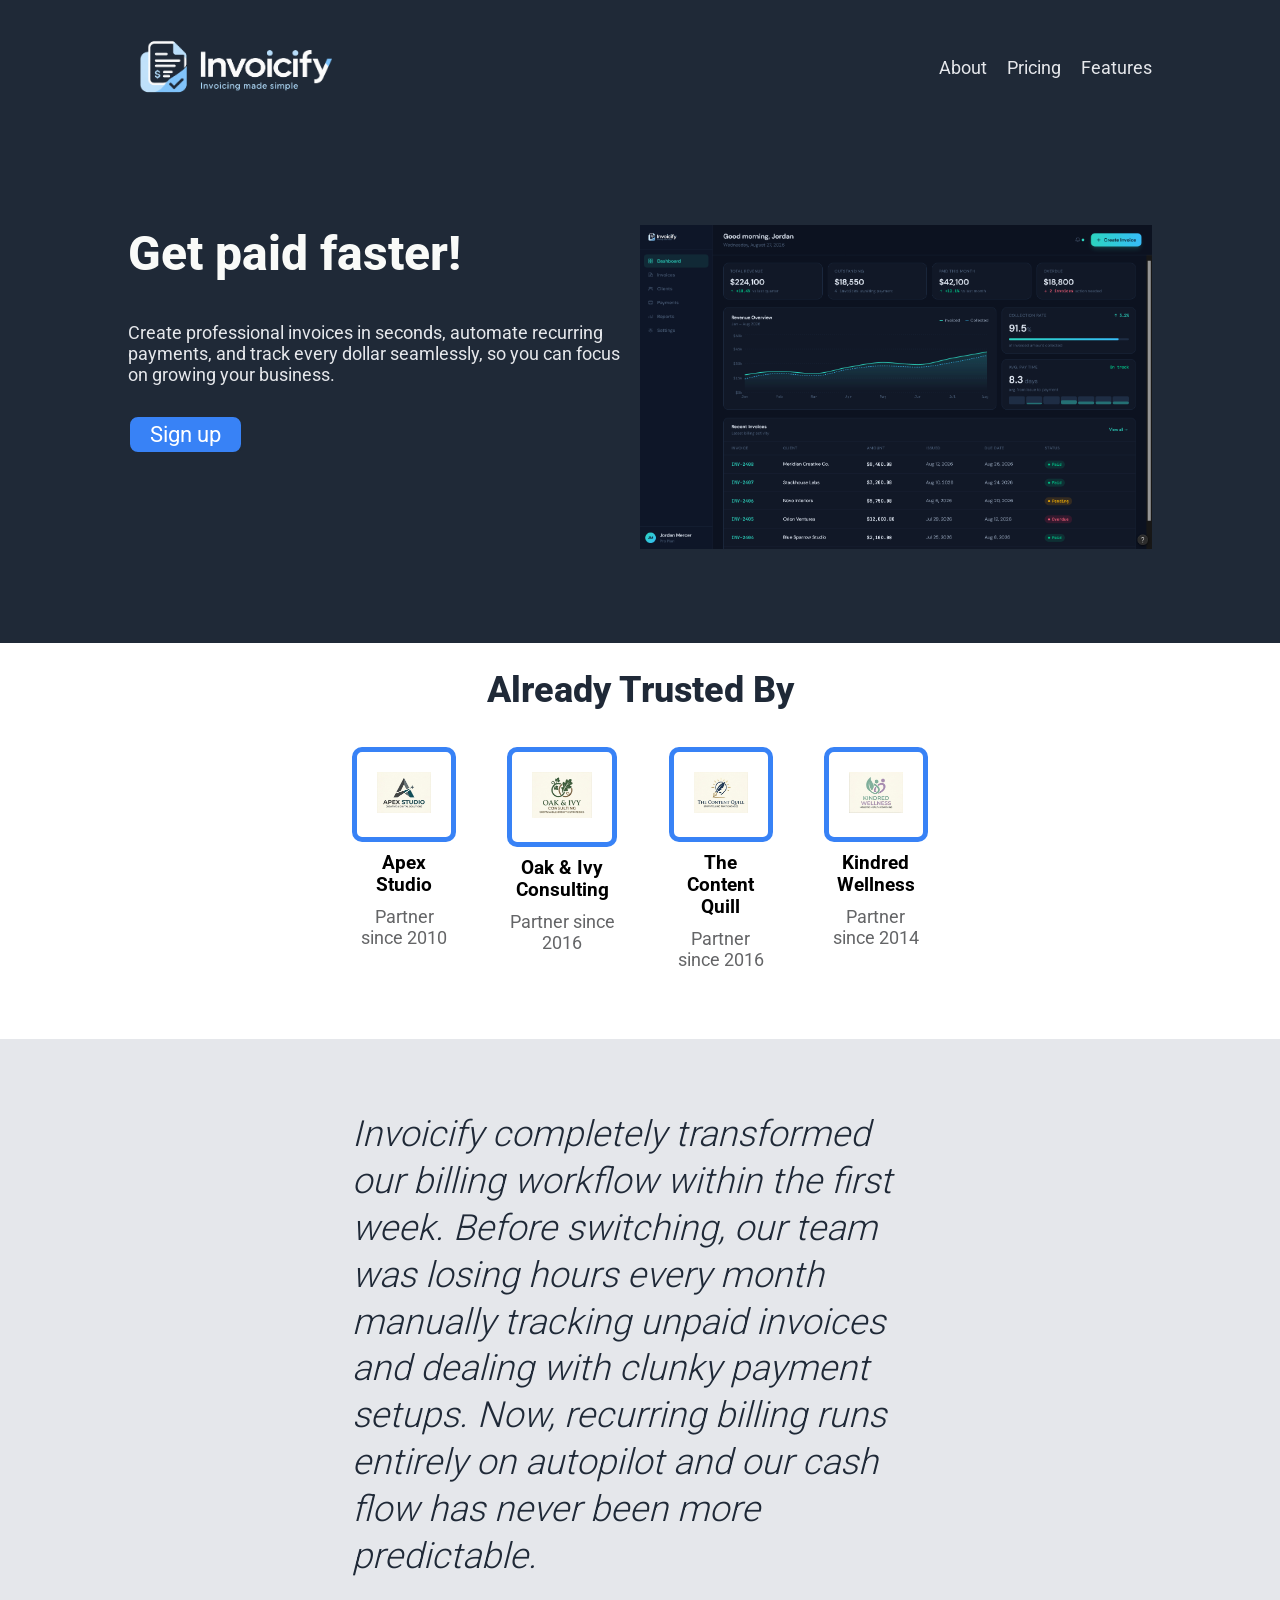
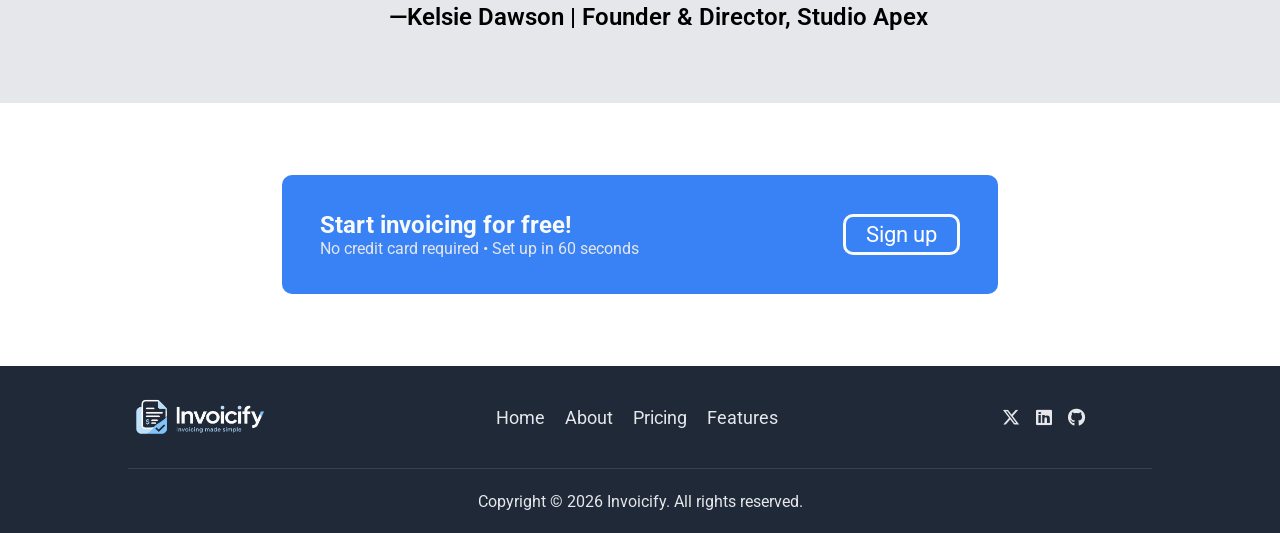
==== index.html @ f027dbb3 "Added homepage content" ====
<!DOCTYPE html>
<html lang="en">

<head>
    <meta charset="UTF-8">
    <meta name="viewport" content="width=device-width, initial-scale=1.0">
    <title>Invoicify</title>
    <link rel="stylesheet" href="public/css/styles.css">
    <link rel="stylesheet" href="https://cdnjs.cloudflare.com/ajax/libs/font-awesome/6.5.2/css/all.min.css"
        crossorigin="anonymous" referrerpolicy="no-referrer">
</head>

<body>
    <header class="hero-background">
        <div class="header-container">
            <h1 class="logo">
                <a href="index.html">
                    <img src="public/images/logo.png" alt="Company Logo" class="logo-img">
                </a>
            </h1>
            <input class="side-menu" type="checkbox" id="side-menu" />
            <label class="hamb" for="side-menu">
                <i class="fa-solid fa-bars bars"></i>
                <i class="fa-solid fa-x close"></i>
            </label>
            <nav class="main-nav" aria-label="Navigation Bar">
                <ul class="menu">
                    <li><a href="about.html" class="header-link secondary-text">About</a></li>
                    <li><a href="pricing.html" class="header-link secondary-text">Pricing</a></li>
                    <li><a href="features.html" class="header-link secondary-text">Features</a></li>
                </ul>
            </nav>
        </div>
    </header>
    <main>
        <section class="hero-container hero-background">
            <div class="hero">
                <section class="hero-heading">
                    <h2 class="hero-main-text">
                        Get paid faster!
                    </h2>
                    <p class="hero-secondary secondary-text">
                        Create professional invoices in seconds, automate recurring payments,
                        and track every dollar seamlessly, so you can focus on growing your business.
                    </p>
                    <button class="cta-button">
                        Sign up
                    </button>
                </section>
                <aside class="hero-image">
                    <picture>
                        <source srcset="public/images/placeholder.png" media="(width >= 1200)">
                        <source srcset="public/images/placeholder.png" media="(width >= 768)">
                        <img src="public/images/invoicify_dashboard.png">
                    </picture>
                </aside>
            </div>
        </section>
        <section class="info">
            <h2 class="info-header">
                Already Trusted By
            </h2>
            <section class="info-cards">
                <div class="info-card-container">
                    <section class="info-card">
                        <picture class="info-card-image">
                            <img src="public/images/company1.jpg" width="120">
                        </picture>
                        <h3 class="info-card-company-name">
                            Apex Studio
                        </h3>
                        <p class="info-card-text">
                            Partner since 2010
                        </p>
                    </section>
                    <section class="info-card">
                        <picture class="info-card-image">
                            <img src="public/images/company2.jpg" width="120">
                        </picture>
                        <h3 class="info-card-company-name">
                            Oak & Ivy Consulting
                        </h3>
                        <p class="info-card-text">
                            Partner since 2016
                        </p>
                    </section>
                    <section class="info-card">
                        <picture class="info-card-image">
                            <img src="public/images/company3.jpg" width="120">
                        </picture>
                        <h3 class="info-card-company-name">
                            The Content Quill
                        </h3>
                        <p class="info-card-text">
                            Partner since 2016
                        </p>
                    </section>
                    <section class="info-card">
                        <picture class="info-card-image">
                            <img src="public/images/company4.jpg" width="120">
                        </picture>
                        <h3 class="info-card-company-name">
                            Kindred Wellness
                        </h3>
                        <p class="info-card-text">
                            Partner since 2014
                        </p>
                    </section>
                </div>
            </section>
        </section>
        <section class="quote">
            <div class="quote-container">
                <blockquote class="quote-text">
                    Invoicify completely transformed our billing workflow within the first week.
                    Before switching, our team was losing hours every month manually tracking unpaid 
                    invoices and dealing with clunky payment setups. 
                    Now, recurring billing runs entirely on autopilot
                    and our cash flow has never been more predictable.
                </blockquote>
                <p class="quote-author">
                    —Kelsie Dawson | Founder & Director, Studio Apex
                </p>
            </div>
        </section>
        <section class="cta">
            <section class="cta-field">
                <div class="cta-text">
                    <h2 class="cta-header">
                        Start invoicing for free!
                    </h2>
                    <p class="cta-secondary">
                        No credit card required • Set up in 60 seconds
                    </p>
                </div>
                <button class="cta-button cta-button-border">
                    Sign up
                </button>
            </section>
        </section>
    </main>
    <footer class="site-footer">
        <div class="footer-container">
            <div class="footer-top">
                <a href="index.html" class="footer-brand-link">
                    <img src="public/images/logo.png" alt="Invoicify Logo" class="footer-logo">
                </a>

                <nav class="footer-links" aria-label="Footer Navigation">
                    <a href="index.html" class="footer-link">Home</a>
                    <a href="about.html" class="footer-link">About</a>
                    <a href="pricing.html" class="footer-link">Pricing</a>
                    <a href="features.html" class="footer-link">Features</a>
                </nav>

                <div class="footer-socials">
                    <a href="#" aria-label="Twitter"><i class="fa-brands fa-x-twitter"></i></a>
                    <a href="#" aria-label="LinkedIn"><i class="fa-brands fa-linkedin"></i></a>
                    <a href="#" aria-label="GitHub"><i class="fa-brands fa-github"></i></a>
                </div>
            </div>

            <section class="copyright">
                <p class="copyright-text">
                    Copyright &copy; 2026 Invoicify. All rights reserved.
                </p>
            </section>
        </div>
    </footer>
</body>

</html>
---- public/css/styles.css ----
@font-face {
    font-family: 'Roboto';
    src: url("../fonts/Roboto-VariableFont_wdth_wght.ttf") format("truetype");
    font-weight: 125 950;
    font-style: normal;
}

* {
    font-family: 'Roboto', sans-serif;
}

body {
    margin: 0;
}

header {
    display: flex;
    justify-content: center;
    padding-top: 10px;
    padding-bottom: 10px;
}

.header-container {
    width: 80vw;
    display: flex;
    justify-content: space-between;
    align-items: center;
}

.logo {
    display: flex;
    align-items: center;
}

.logo-img {
    height: 72px;
    width: auto;
    display: block;
}

.header-link {
    text-decoration: none;
}

.secondary-text {
    font-size: 18px;
    color: #E5E7EB;
}

ul.menu {
    display: flex;
    gap: 20px;
    list-style: none;
    margin: 0;
    padding: 0;
}

.hamb {
    cursor: pointer;
    margin-left: auto;
    display: none;
    font-size: 15px;
    color: #E5E7EB;
}

.side-menu {
    display: none;
}

.main-nav {
    display: flex;
    gap: 20px;
}

.hero-background {
    background: #1F2937;
}

.hero {
    width: 80vw;
    padding-top: 10vh;
    padding-bottom: 10vh;
    display: flex;
    justify-content: space-between;
}

.hero-secondary {
    margin-bottom: 30px;
}

.hero>* {
    flex: 1;
}

.hero-main-text {
    font-size: 48px;
    font-weight: 800;
    color: #F9FAF8;
    margin-top: 0;
}

.hero-container {
    display: flex;
    justify-content: center;
}

.hero-image {
    display: flex;
    justify-content: flex-end;
}

img {
    max-width: 100%;
}

.cta-button {
    color: white;
    background-color: #3882F6;
    /* width: 150px; */
    padding: 5px 20px 5px 20px;
    border: 2px solid #1F2937;
    border-radius: 10px;
    font-size: 22px;
}

.cta-button:hover {
    background-color: #38e3f6;
    transition: background-color 200ms linear;
}

.info {
    margin: 2vw auto 4vw auto;
}

.info-header {
    margin-top: 0;
    margin-bottom: 4vh;
    font-size: 36px;
    font-weight: 800;
    color: #1F2937;
    text-align: center;
}

.info-cards {
    display: flex;
    justify-content: center;
}

.info-card-container {
    flex-basis: 45vw;
    display: flex;
    gap: 4vw;
}

.info-card {
    display: flex;
    flex-direction: column;
    align-items: center;
    flex: 0 1 auto;
}

.info-card-image {
    border: 5px solid #3882F6;
    border-radius: 10px;
    padding: 20px;
}

.info-card-company-name {
    margin: 10px auto 10px auto;
    text-align: center;
}

.info-card-text {
    text-wrap: wrap;
    text-align: center;
    font-size: 18px;
    color: #646567;
    margin-top: 0;
}

.quote {
    background-color: #E5E7EB;
    padding: 8vh 0 8vh 0;
    display: flex;
    justify-content: center;
}

.quote-container {
    width: 45vw;
}

.quote-text {
    font-size: 36px;
    font-weight: 300;
    font-style: italic;
    color: #1F2937;
    line-height: 1.3;
    margin: 0 auto 0 auto;
}

.quote-author {
    text-align: right;
    font-weight: 600;
    font-size: 24px;
    margin-bottom: 0;
}

/* Footer */
.copyright {
    padding: 2.5vh 0 2.5vh 0;
    background-color: #1F2937;
}

.copyright-text {
    margin: 0;
    font-size: 16px;
    color: #E5E7EB;
    text-align: center;
}

.site-footer {
    background-color: #1F2937;
}

.footer-container {
    width: 80vw;
    margin: 0 auto;
}

.footer-top {
    display: flex;
    justify-content: space-between;
    align-items: center;
    padding: 3vh 0 3vh 0;
    border-bottom: 1px solid #374151;
    flex-wrap: wrap;
    gap: 20px;
}

.footer-brand-link {
    display: flex;
    align-items: center;
    text-decoration: none;
}

.footer-logo {
    height: 48px;
    width: auto;
    flex-basis: 150px;
}

.footer-tagline {
    color: #E5E7EB;
    font-size: 14px;
    margin: 0;
}

.footer-links {
    display: flex;
    gap: 20px;
}

.footer-link {
    color: #E5E7EB;
    text-decoration: none;
    font-size: 18px;
}

.footer-link:hover {
    color: #F9FAF8;
}

.footer-socials {
    display: flex;
    gap: 16px;
    flex-basis: 150px;
}

.footer-socials a {
    color: #E5E7EB;
    font-size: 18px;
    text-decoration: none;
}

.footer-socials a:hover {
    color: #3882F6;
}

.card-container {
    display: flex;
    flex-direction: column;
    align-items: center;
    padding: 0 0 10vh 0;
    overflow: visible;
}

.page-header-container {
    display: flex; 
    flex-direction:column;
    margin-top: 7vh;
}

.page-header {
    font-size: 36px;
    font-weight: 800;
    color: #1F2937;
    text-align: center;
    margin-bottom: 10px;
}

.page-subheader {
    text-align: center;
    margin-top: 0;
    margin-bottom: 6vh;
}

.card-list {
    width: 92vw;
    display: flex;
    justify-content: center;
    gap: 4vw;
    flex-wrap: wrap;
    list-style: none;
    padding: 0;
    margin: 0;
}

.card {
    flex: 1 1 250px;
    max-width: 300px;
    display: flex;
    flex-direction: column;
    align-items: center;
    padding: 5vh 2vw 5vh 2vw;
    border: 2px solid #E5E7EB;
    border-radius: 10px;
    text-align: center;
    position: relative;
    transition: transform 250ms ease, box-shadow 250ms ease;
}

.card:hover {
    transform: scale(1.08);
    z-index: 5;
    box-shadow: 0 20px 40px rgba(0, 0, 0, 0.15);
}

.pricing-card-featured {
    border: 2px solid #3882F6;
}

.pricing-card-badge {
    position: absolute;
    top: -14px;
    background-color: #3882F6;
    color: #F9FAF8;
    font-size: 14px;
    font-weight: 600;
    padding: 4px 12px 4px 12px;
    border-radius: 10px;
    margin: 0;
}

.card-name {
    font-size: 24px;
    color: #1F2937;
    margin-bottom: 0;
}

.pricing-card-price {
    font-size: 48px;
    font-weight: 800;
    color: #1F2937;
    margin: 10px 0 20px 0;
}

.pricing-card-period {
    font-size: 18px;
    font-weight: 400;
    color: #646567;
}

.card-features {
    list-style: none;
    padding: 0;
    margin: 0 0 30px 0;
    color: #646567;
    font-size: 18px;
    display: flex;
    flex-direction: column;
    gap: 10px;
}

.pricing-card-button {
    width: 100%;
    box-sizing: border-box;
}


.cta {
    display: flex;
    justify-content: center;
    margin: 8vh auto 8vh auto;
}

.cta-field {
    width: 50vw;
    background-color: #3882F6;
    display: flex;
    justify-content: space-between;
    align-items: center;
    padding: 4vh 3vw 4vh 3vw;
    gap: 10px;
    border-radius: 10px;
}

.cta-header {
    color: #F9FAF8;
    margin: 0;
}

.cta-secondary {
    color: #E5E7EB;
    margin: 0;
}

.cta-button-border {
    border: #F9FAF8 solid 3px;
}

.about-img {
    color: black;
    width: 55%;
    height: auto;
    box-shadow: rgba(0, 0, 0, 0.05) 0px 5px 10px 7px;
    border-radius: 10px;
}

.about-content {
    min-height: 75px;
    width: 100%;
    padding: 10px;
    box-sizing: border-box;
    border-radius: 10px;
    display: flex;
    gap: 2rem;

    justify-content: flex-start;
}

.about-text .heading-text {
    font-size: 25px;
    font-weight: 700;
    color: rgb(51, 51, 51);
    margin-top: 0;
}

.about-text {
    flex: 1;
}

.about-text .subheading-text {
    color: rgb(102, 102, 102);
    font-size: 25px;
    font-weight: 700;
}

.about-text .description {
    font-size: 25px;
    color: rgb(102, 102, 102);

}

@media (width < 768px) {
    .info-card {
        flex-basis: 34%;
    }

    .info-card-container {
        flex-basis: 65vw;
        flex-wrap: wrap;
        justify-content: center;
    }

    .footer-top {
        flex-direction: column;
        text-align: center;
    }

    .footer-links {
        flex-wrap: wrap;
        justify-content: center;
    }

    .header-container {
        position: relative;
        align-items: center;
        padding-inline: 1rem;
    }

    .main-nav {
        box-sizing: border-box;
        display: none;
        width: 100%;
        padding: 1rem;
        position: absolute;
        z-index: 1000;
        background-color: #1F2937;
        left: 0;
        top: 100%;
    }

    .logo,
    .hamb {
        position: relative;
        z-index: 1001;
    }

    .menu {
        flex-direction: column;
        gap: 0.75rem;
    }

    .hamb .close {
        display: none;
    }

    .hamb {
        display: inline;
    }

    .side-menu:checked~.main-nav {
        display: block;
    }

    .side-menu:checked~.hamb .bars {
        display: none;
    }

    .side-menu:checked~.hamb .close {
        display: inline;
    }

    .hero {
        flex-direction: column;
    }

    .hero-heading {
        padding-bottom: 20px;
    }

    .cta-field {
        width: 80%;
        flex-direction: column;
        text-align: center;
        align-items: center;
    }

    .about-content {
        flex-direction: column;
        align-items: center;
    }

    .about-text {
        display: flex;
        flex-direction: column;
        justify-content: center;
        align-items: center;
        text-align: center;
    }

    .about-img {
        width: 90%;
    }

    .pricing-cards {
        flex-direction: column;
        align-items: center;
    }

    .pricing-card {
        width: 65vw;
        max-width: none;
    }
}

@media (width < 500px) {
    .info-card {
        flex-basis: 51%;
    }
}

/* Features page */

.feature-rows {
    width: 70vw;
    margin: 0 auto;
    padding: 8vh 0;
    display: flex;
    flex-direction: column;
    gap: 8vh;
}

.feature-row {
    display: flex;
    align-items: center;
    gap: 6vw;
}

.feature-row-reverse {
    flex-direction: row-reverse;
}

.feature-icon-wrap {
    flex: 0 0 160px;
    height: 160px;
    border-radius: 50%;
    background-color: #E5E7EB;
    display: flex;
    align-items: center;
    justify-content: center;
}

.feature-icon {
    font-size: 56px;
    color: #3882F6;
}

.feature-copy {
    flex: 1;
}

.feature-title {
    font-size: 28px;
    font-weight: 800;
    color: #1F2937;
    margin: 0 0 10px 0;
}

.feature-text {
    font-size: 18px;
    color: #646567;
    line-height: 1.6;
    margin: 0;
}

@media (width < 768px) {
    .feature-rows {
        width: 90vw;
    }

    .feature-row,
    .feature-row-reverse {
        flex-direction: column;
        text-align: center;
        gap: 3vh;
    }

    .feature-icon-wrap {
        flex: 0 0 auto;
        width: 120px;
        height: 120px;
    }

    .feature-icon {
        font-size: 44px;
    }
}
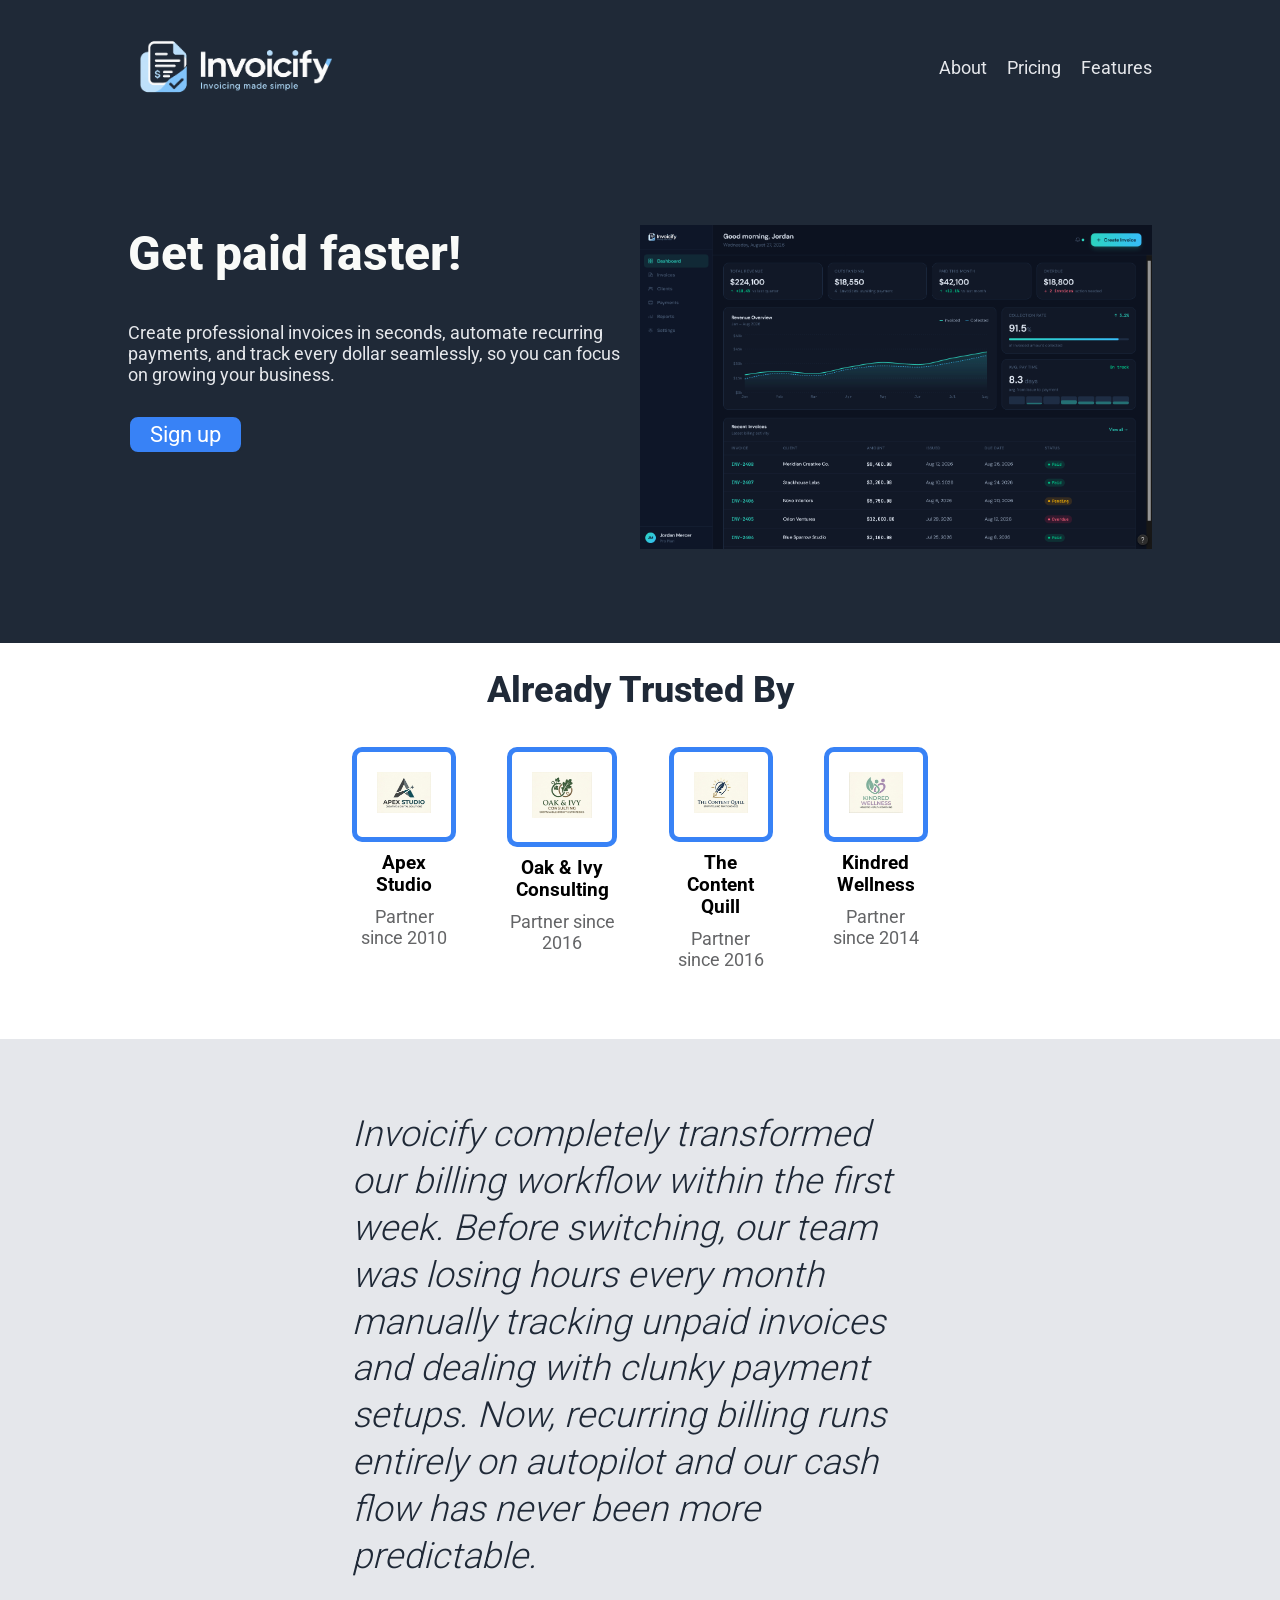
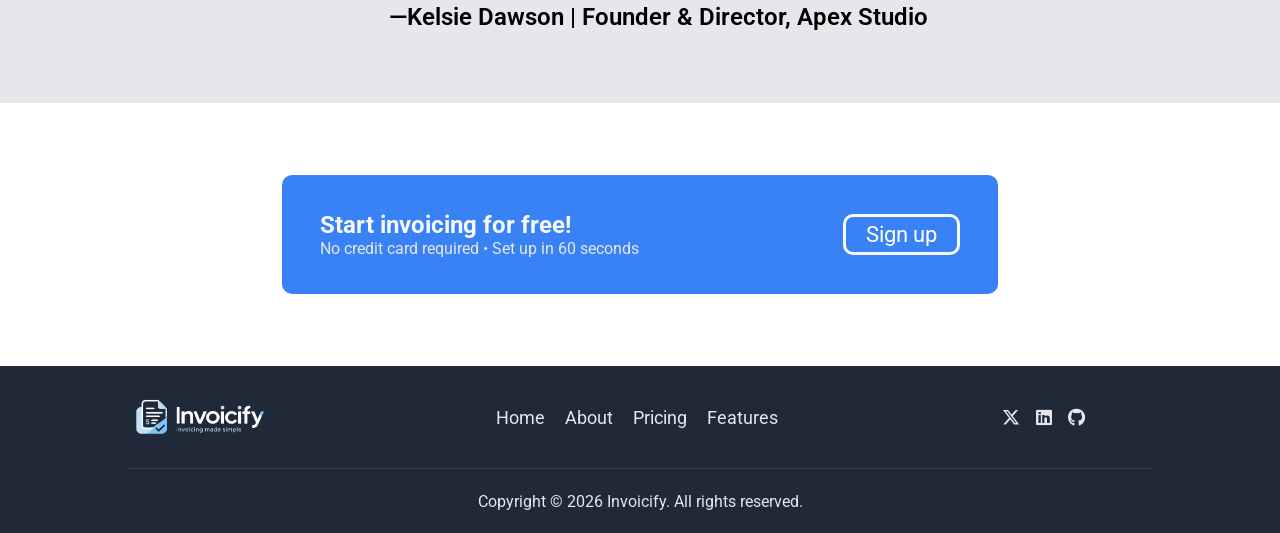
==== commit a8914ff7: "Deleted unused images directory" ====
--- a/index.html
+++ b/index.html
@@ -119,7 +119,7 @@
                     and our cash flow has never been more predictable.
                 </blockquote>
                 <p class="quote-author">
-                    —Kelsie Dawson | Founder & Director, Studio Apex
+                    —Kelsie Dawson | Founder & Director, Apex Studio
                 </p>
             </div>
         </section>
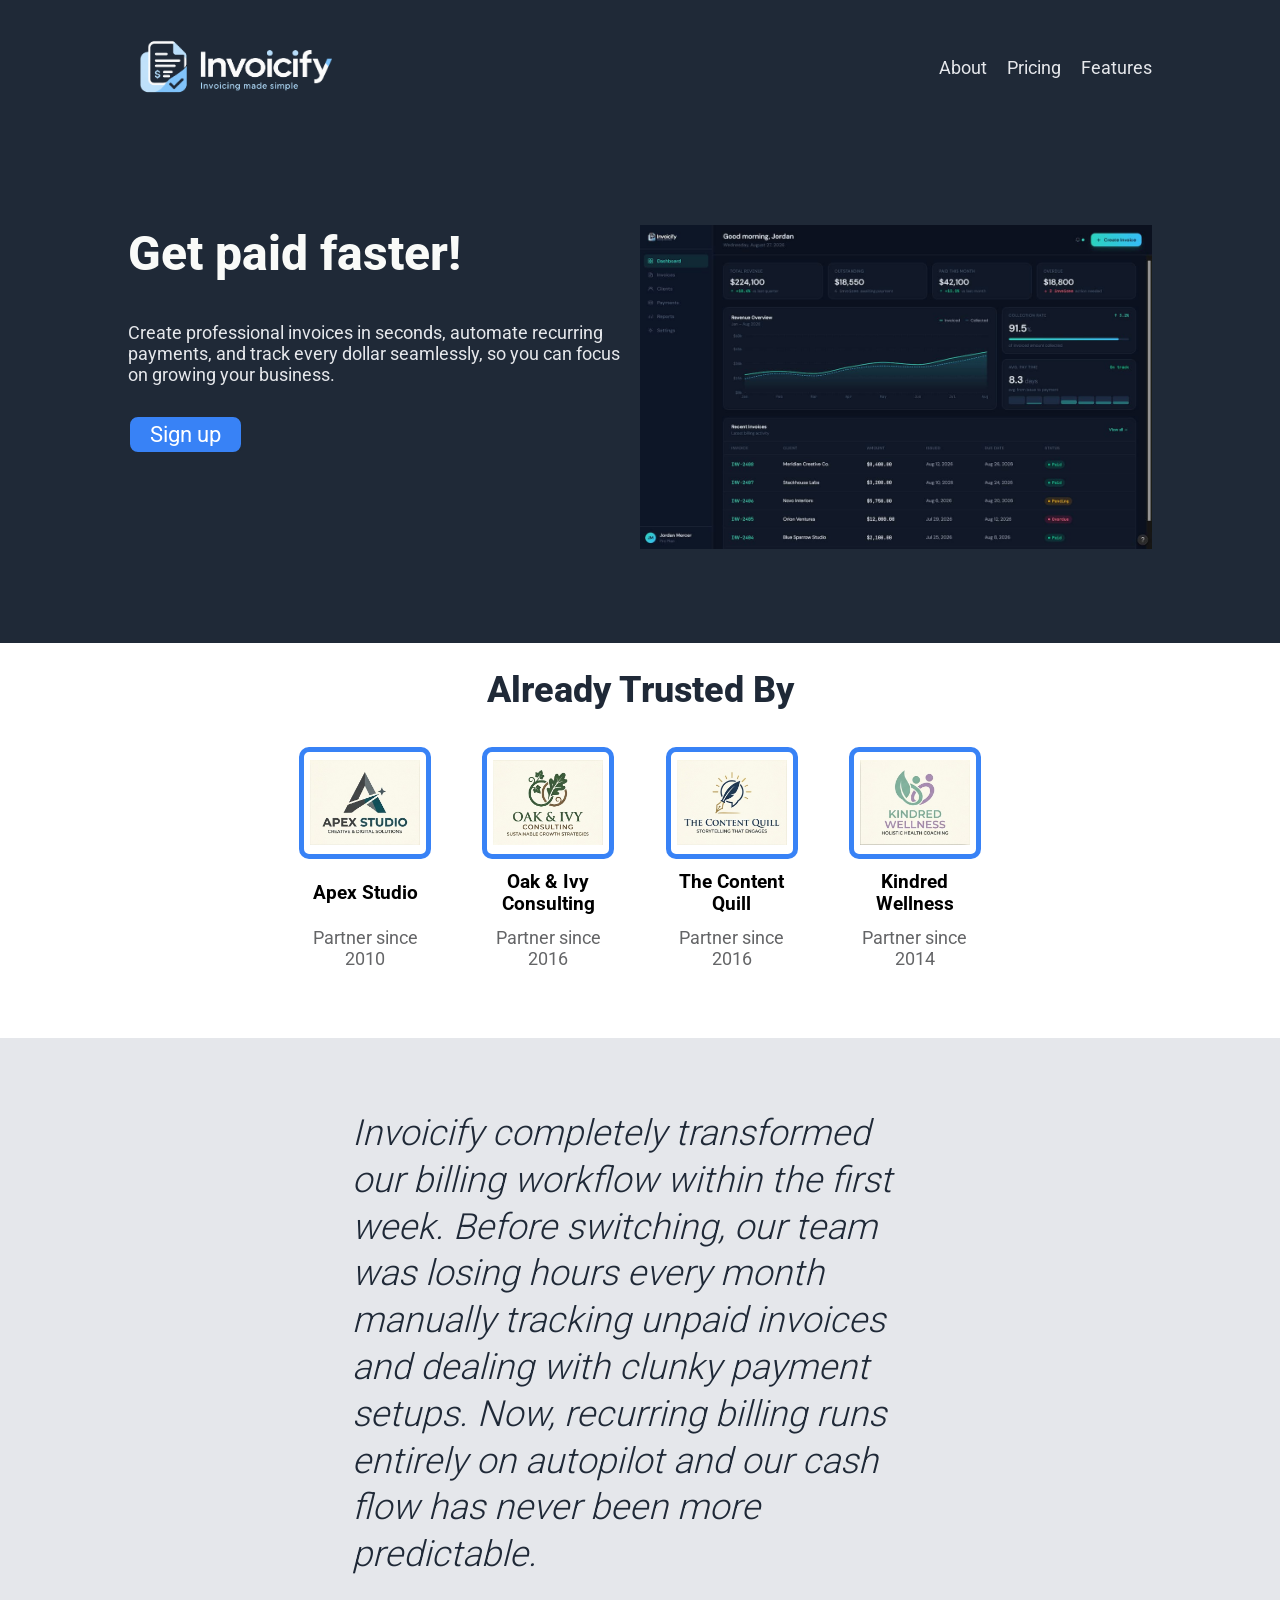
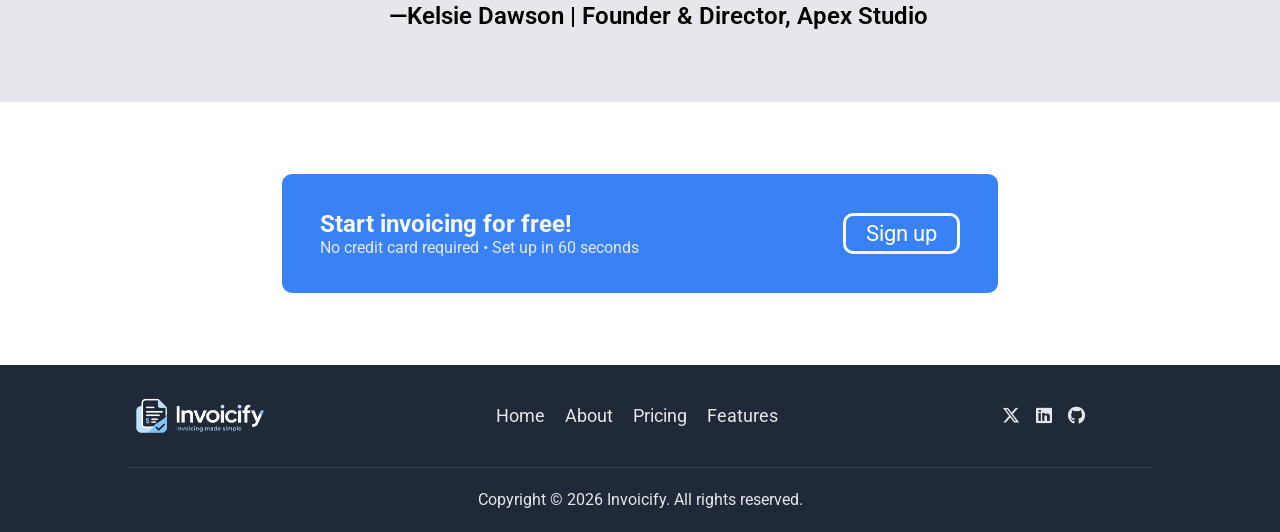
==== commit 82783726: "Responsive image and timeline Edited logos, added timeline, responsive images and removed button" ====
--- a/index.html
+++ b/index.html
@@ -49,9 +49,9 @@
                 </section>
                 <aside class="hero-image">
                     <picture>
-                        <source srcset="public/images/placeholder.png" media="(width >= 1200)">
-                        <source srcset="public/images/placeholder.png" media="(width >= 768)">
-                        <img src="public/images/invoicify_dashboard.png">
+                        <source srcset="public/images/invoicify_dashboard_desktop.jpg" media="(min-width: 1200px)">
+                        <source srcset="public/images/invoicify_dashboard_tablet.jpg" media="(min-width: 768px)">
+                        <img src="public/images/invoicify_dashboard_mobile.jpg" alt="Invoicify dashboard preview">
                     </picture>
                 </aside>
             </div>
--- a/public/css/styles.css
+++ b/public/css/styles.css
@@ -162,12 +162,28 @@
 .info-card-image {
     border: 5px solid #3882F6;
     border-radius: 10px;
-    padding: 20px;
+    padding: 6px;
+    width: 110px;
+    height: 90px;
+    display: flex;
+    align-items: center;
+    justify-content: center;
+    overflow: hidden;
+}
+
+.info-card-image img {
+    width: 100%;
+    height: 100%;
+    object-fit: contain;
 }
 
 .info-card-company-name {
     margin: 10px auto 10px auto;
     text-align: center;
+    min-height: 48px;
+    display: flex;
+    align-items: center;
+    justify-content: center;
 }
 
 .info-card-text {
@@ -471,15 +487,127 @@
 
 }
 
-@media (width < 768px) {
+.timeline {
+    padding: 4vh 0 8vh 0;
+    text-align: center;
+}
+
+.timeline-list {
+    list-style: none;
+    display: flex;
+    justify-content: center;
+    gap: 3vw;
+    width: 80vw;
+    margin: 0 auto;
+    padding: 0;
+}
+
+.timeline-item {
+    flex: 1 1 200px;
+    max-width: 220px;
+    display: flex;
+    flex-direction: column;
+    align-items: center;
+    text-align: center;
+    border-top: 4px solid #3882F6;
+    padding-top: 20px;
+}
+
+.timeline-year {
+    font-size: 28px;
+    font-weight: 800;
+    color: #1F2937;
+    margin-bottom: 10px;
+}
+
+.timeline-text {
+    font-size: 16px;
+    color: #646567;
+    margin: 0;
+}
+
+/* Features page */
+
+.feature-rows {
+    width: 70vw;
+    margin: 0 auto;
+    padding: 8vh 0;
+    display: flex;
+    flex-direction: column;
+    gap: 8vh;
+}
+
+.feature-row {
+    display: flex;
+    align-items: center;
+    gap: 6vw;
+}
+
+.feature-row-reverse {
+    flex-direction: row-reverse;
+}
+
+.feature-icon-wrap {
+    flex: 0 0 160px;
+    height: 160px;
+    border-radius: 50%;
+    background-color: #E5E7EB;
+    display: flex;
+    align-items: center;
+    justify-content: center;
+}
+
+.feature-icon {
+    font-size: 56px;
+    color: #3882F6;
+}
+
+.feature-copy {
+    flex: 1;
+}
+
+.feature-title {
+    font-size: 28px;
+    font-weight: 800;
+    color: #1F2937;
+    margin: 0 0 10px 0;
+}
+
+.feature-text {
+    font-size: 18px;
+    color: #646567;
+    line-height: 1.6;
+    margin: 0;
+}
+
+/* Tablet & mobile (max-width: 767px)*/
+@media (max-width: 767px) {
     .info-card {
         flex-basis: 34%;
+    }
+
+    .timeline-list {
+    flex-direction: column;
+    width: 90vw;
+    gap: 4vh;
     }
 
     .info-card-container {
         flex-basis: 65vw;
         flex-wrap: wrap;
         justify-content: center;
+    }
+
+    .quote-container {
+        width: 85vw;
+    }
+
+    .quote-text {
+        font-size: 24px;
+    }
+
+    .quote-author {
+        font-size: 18px;
     }
 
     .footer-top {
@@ -549,6 +677,10 @@
         padding-bottom: 20px;
     }
 
+    .hero-image {
+        justify-content: center;
+    }
+
     .cta-field {
         width: 80%;
         flex-direction: column;
@@ -573,78 +705,16 @@
         width: 90%;
     }
 
-    .pricing-cards {
+    .card-list {
         flex-direction: column;
         align-items: center;
     }
 
-    .pricing-card {
+    .card {
         width: 65vw;
         max-width: none;
     }
-}
-
-@media (width < 500px) {
-    .info-card {
-        flex-basis: 51%;
-    }
-}
-
-/* Features page */
-
-.feature-rows {
-    width: 70vw;
-    margin: 0 auto;
-    padding: 8vh 0;
-    display: flex;
-    flex-direction: column;
-    gap: 8vh;
-}
-
-.feature-row {
-    display: flex;
-    align-items: center;
-    gap: 6vw;
-}
-
-.feature-row-reverse {
-    flex-direction: row-reverse;
-}
-
-.feature-icon-wrap {
-    flex: 0 0 160px;
-    height: 160px;
-    border-radius: 50%;
-    background-color: #E5E7EB;
-    display: flex;
-    align-items: center;
-    justify-content: center;
-}
-
-.feature-icon {
-    font-size: 56px;
-    color: #3882F6;
-}
-
-.feature-copy {
-    flex: 1;
-}
-
-.feature-title {
-    font-size: 28px;
-    font-weight: 800;
-    color: #1F2937;
-    margin: 0 0 10px 0;
-}
-
-.feature-text {
-    font-size: 18px;
-    color: #646567;
-    line-height: 1.6;
-    margin: 0;
-}
-
-@media (width < 768px) {
+
     .feature-rows {
         width: 90vw;
     }
@@ -665,4 +735,16 @@
     .feature-icon {
         font-size: 44px;
     }
+}
+
+/* Small mobile (max-width: 499px) */
+
+@media (max-width: 499px) {
+    .info-card {
+        flex-basis: 51%;
+    }
+
+    .info-card-image {
+        padding: 10px;
+    }
 }
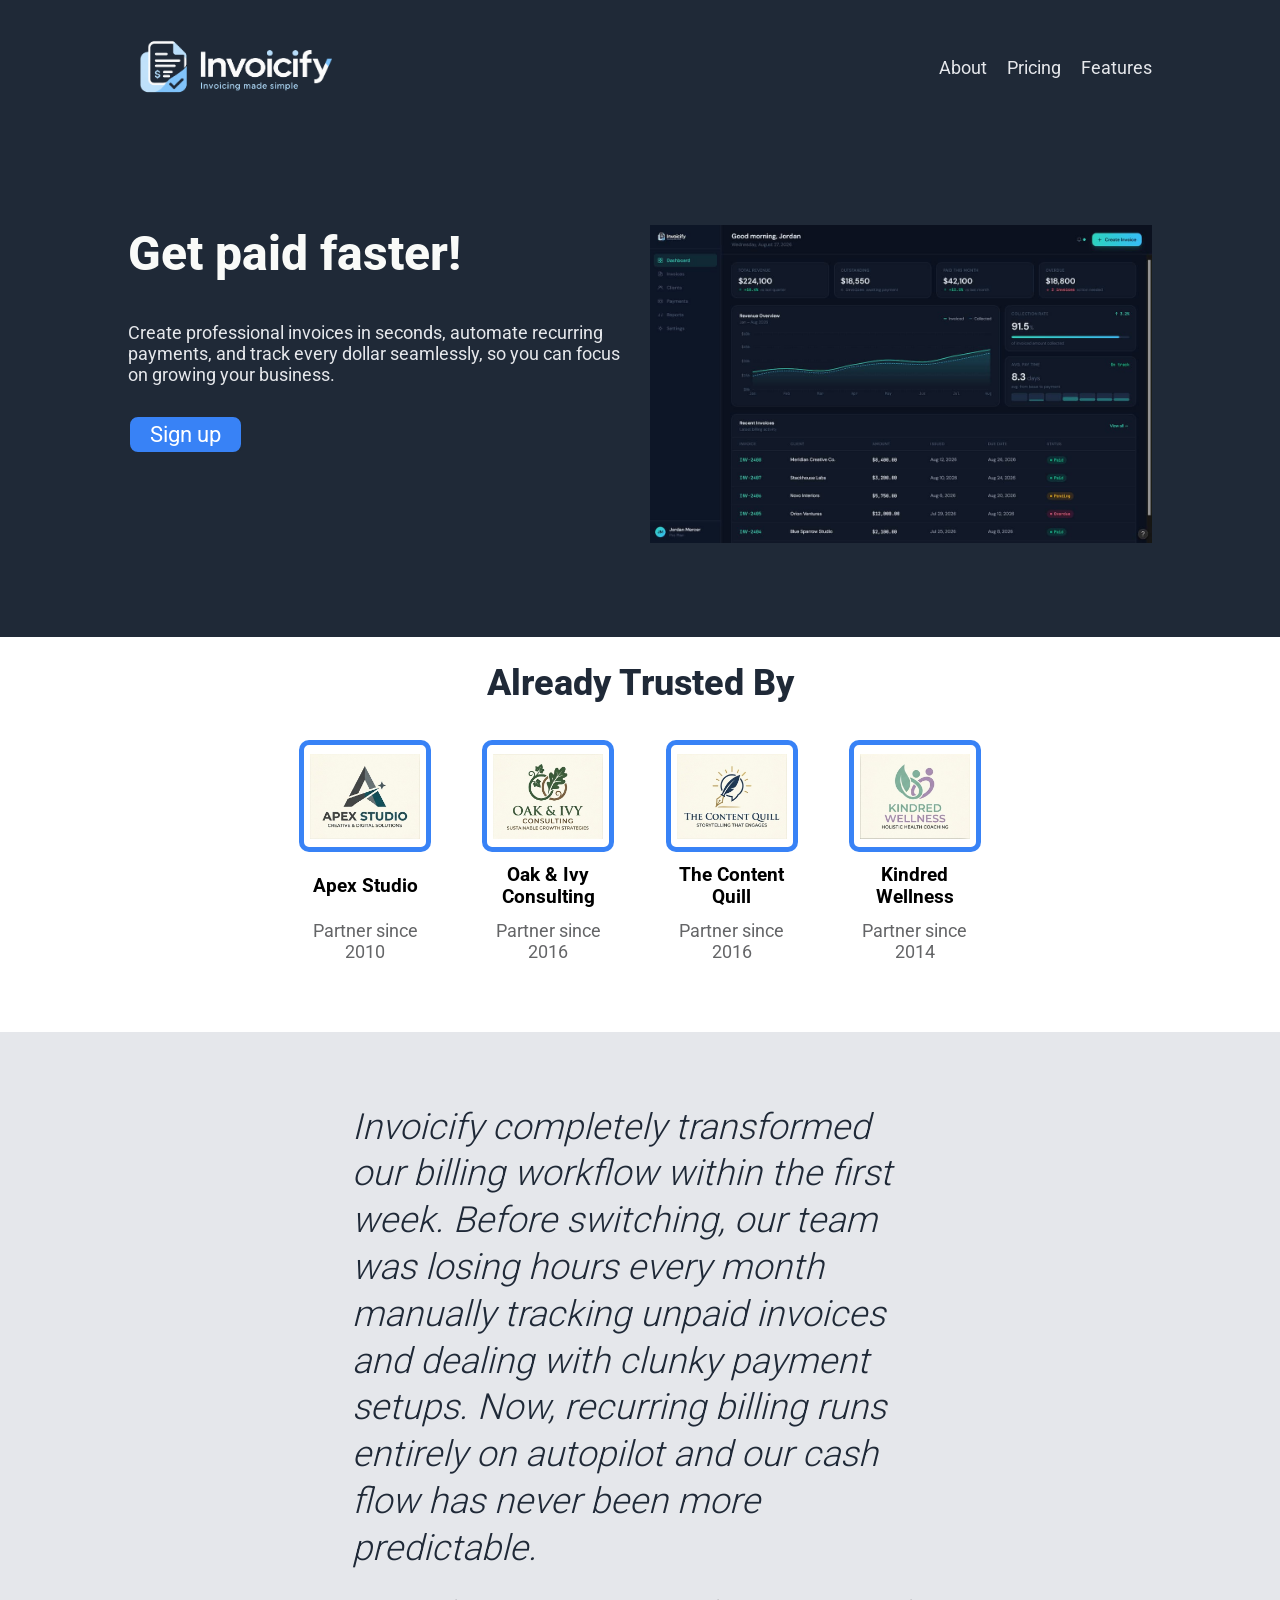
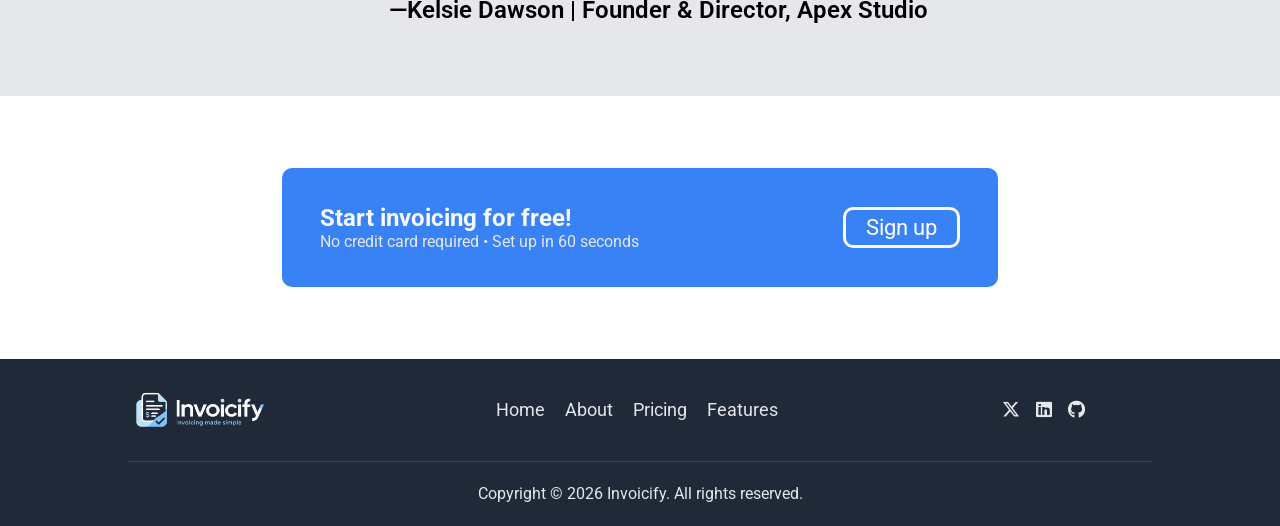
==== commit 6298a541: "Small reponsiveness changes" ====
--- a/index.html
+++ b/index.html
@@ -47,8 +47,8 @@
                         Sign up
                     </button>
                 </section>
-                <aside class="hero-image">
-                    <picture>
+                <aside class="hero-image-container">
+                    <picture class="hero-image">
                         <source srcset="public/images/invoicify_dashboard_desktop.jpg" media="(min-width: 1200px)">
                         <source srcset="public/images/invoicify_dashboard_tablet.jpg" media="(min-width: 768px)">
                         <img src="public/images/invoicify_dashboard_mobile.jpg" alt="Invoicify dashboard preview">
--- a/public/css/styles.css
+++ b/public/css/styles.css
@@ -82,6 +82,7 @@
     padding-bottom: 10vh;
     display: flex;
     justify-content: space-between;
+    gap: 20px;
 }
 
 .hero-secondary {
@@ -104,13 +105,14 @@
     justify-content: center;
 }
 
-.hero-image {
+.hero-image-container {
     display: flex;
     justify-content: flex-end;
 }
 
 img {
     max-width: 100%;
+    width: inherit;
 }
 
 .cta-button {
@@ -586,10 +588,16 @@
         flex-basis: 34%;
     }
 
+    .timeline {
+        padding-bottom: 0;
+    }
+
     .timeline-list {
-    flex-direction: column;
-    width: 90vw;
-    gap: 4vh;
+        padding-top: 50px;
+        flex-direction: column;
+        width: 90vw;
+        gap: 4vh;
+        align-items: center;
     }
 
     .info-card-container {
@@ -671,14 +679,20 @@
 
     .hero {
         flex-direction: column;
+        padding-top: 3vh;
     }
 
     .hero-heading {
         padding-bottom: 20px;
     }
 
+    .hero-image-container {
+        justify-content: center;
+        width: 80vw;
+    }
+
     .hero-image {
-        justify-content: center;
+        width: 80vw;
     }
 
     .cta-field {
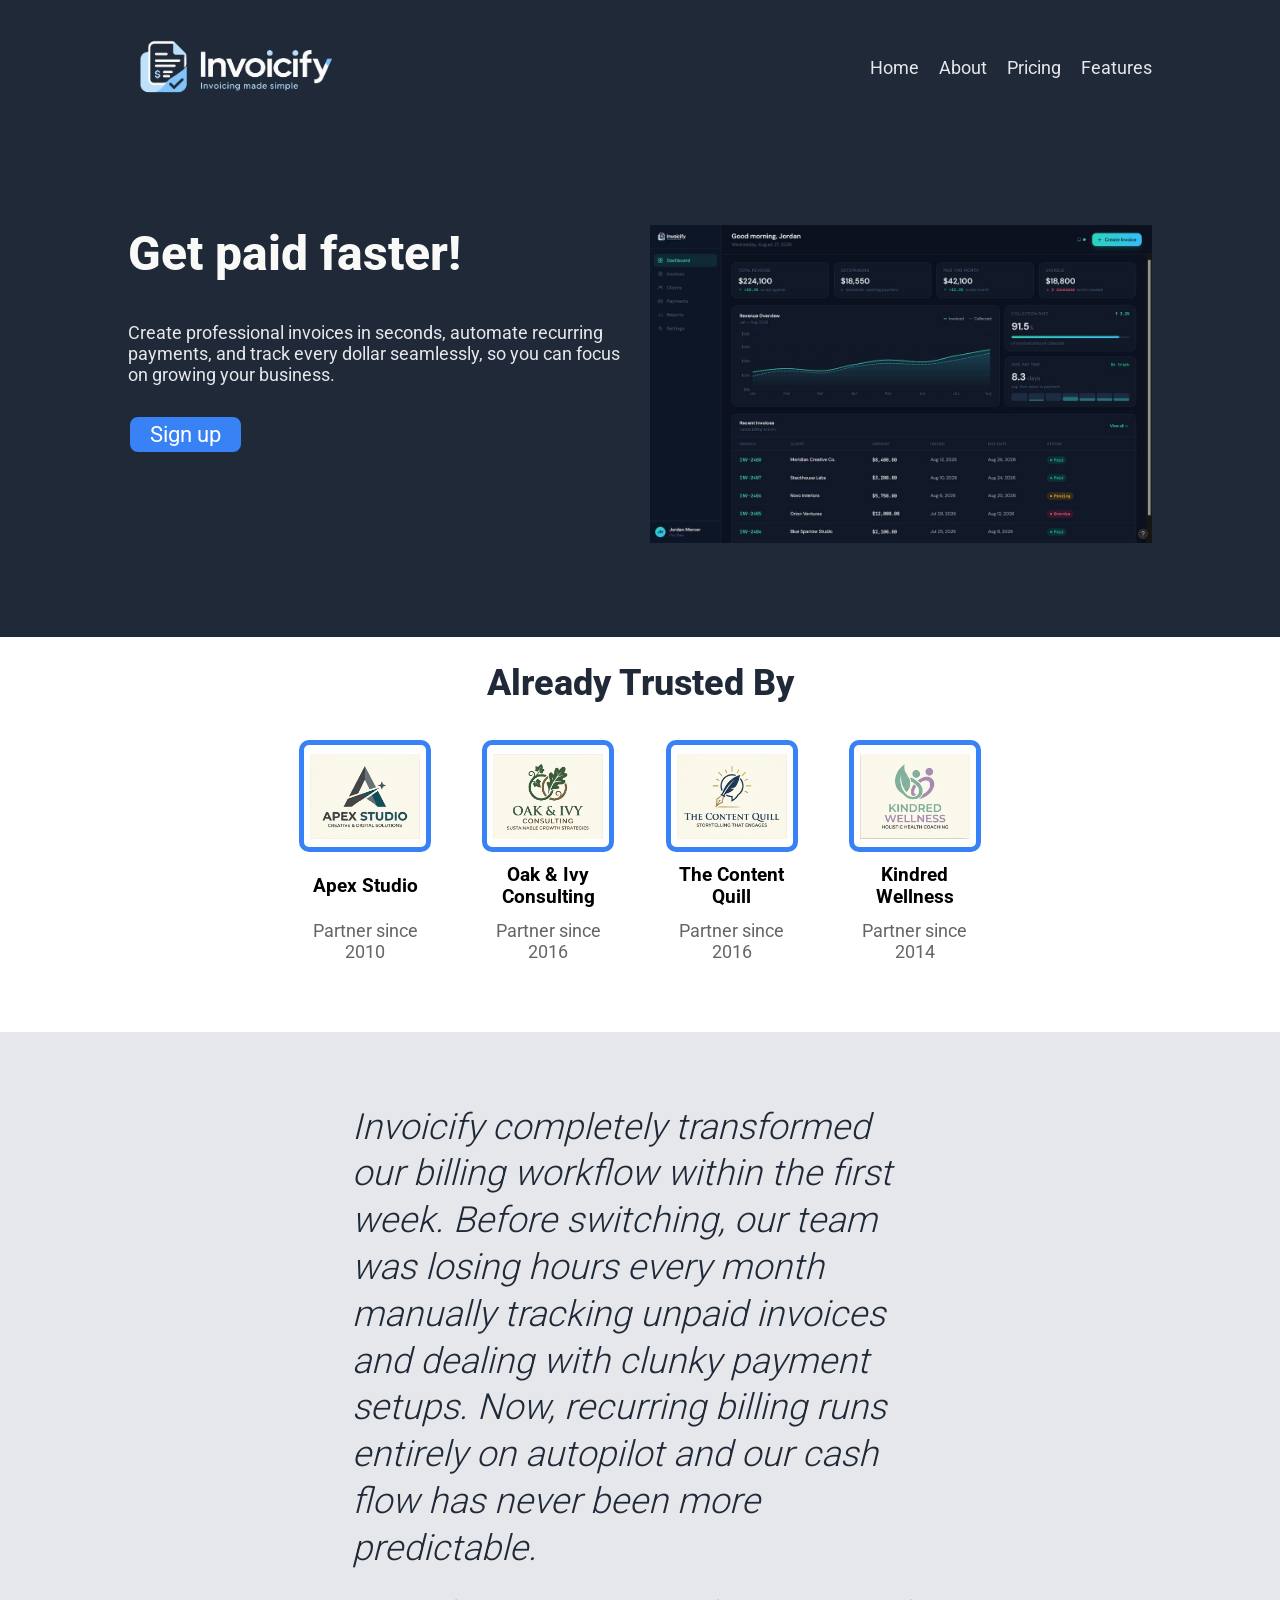
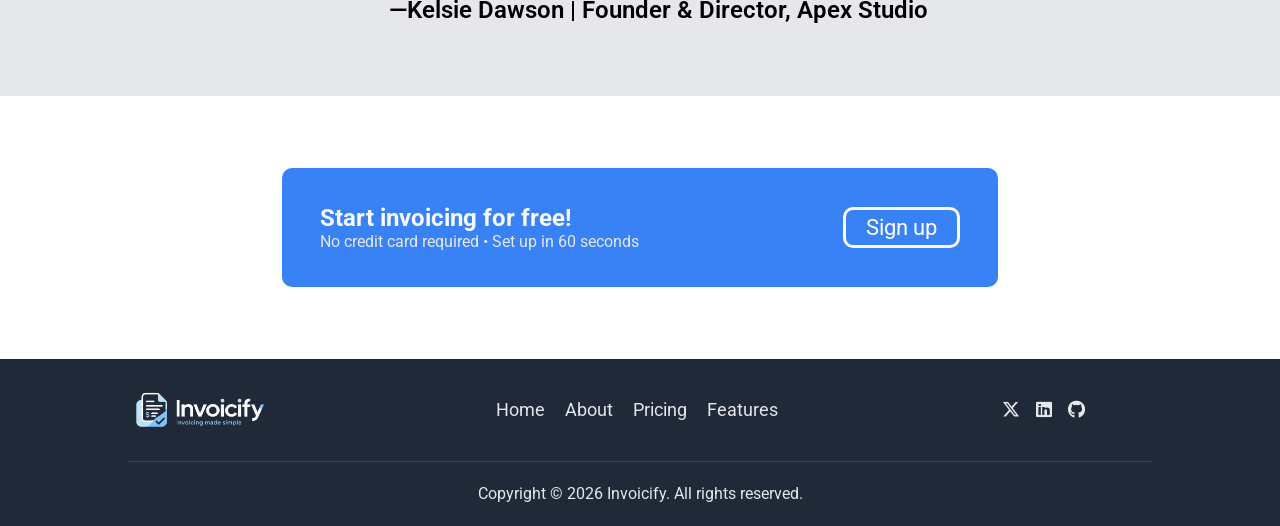
==== commit c67acf08: "Add Home link to navigation menu in multiple pages" ====
--- a/index.html
+++ b/index.html
@@ -15,7 +15,7 @@
         <div class="header-container">
             <h1 class="logo">
                 <a href="index.html">
-                    <img src="public/images/logo.png" alt="Company Logo" class="logo-img">
+                    <img src="public/images/logo.png" alt="Invoicify Logo" class="logo-img">
                 </a>
             </h1>
             <input class="side-menu" type="checkbox" id="side-menu" />
@@ -25,6 +25,7 @@
             </label>
             <nav class="main-nav" aria-label="Navigation Bar">
                 <ul class="menu">
+                    <li><a href="index.html" class="header-link secondary-text">Home</a></li>
                     <li><a href="about.html" class="header-link secondary-text">About</a></li>
                     <li><a href="pricing.html" class="header-link secondary-text">Pricing</a></li>
                     <li><a href="features.html" class="header-link secondary-text">Features</a></li>
@@ -63,9 +64,9 @@
             <section class="info-cards">
                 <div class="info-card-container">
                     <section class="info-card">
-                        <picture class="info-card-image">
-                            <img src="public/images/company1.jpg" width="120">
-                        </picture>
+                        <div class="info-card-image">
+                            <img src="public/images/company1.jpg" alt="Apex Studio logo">
+                        </div>
                         <h3 class="info-card-company-name">
                             Apex Studio
                         </h3>
@@ -74,9 +75,9 @@
                         </p>
                     </section>
                     <section class="info-card">
-                        <picture class="info-card-image">
-                            <img src="public/images/company2.jpg" width="120">
-                        </picture>
+                        <div class="info-card-image">
+                            <img src="public/images/company2.jpg" alt="Oak & Ivy Consulting logo">
+                        </div>
                         <h3 class="info-card-company-name">
                             Oak & Ivy Consulting
                         </h3>
@@ -85,9 +86,9 @@
                         </p>
                     </section>
                     <section class="info-card">
-                        <picture class="info-card-image">
-                            <img src="public/images/company3.jpg" width="120">
-                        </picture>
+                        <div class="info-card-image">
+                            <img src="public/images/company3.jpg" alt="The Content Quill logo">
+                        </div>
                         <h3 class="info-card-company-name">
                             The Content Quill
                         </h3>
@@ -96,9 +97,9 @@
                         </p>
                     </section>
                     <section class="info-card">
-                        <picture class="info-card-image">
-                            <img src="public/images/company4.jpg" width="120">
-                        </picture>
+                        <div class="info-card-image">
+                            <img src="public/images/company4.jpg" alt="Kindred Wellness logo">
+                        </div>
                         <h3 class="info-card-company-name">
                             Kindred Wellness
                         </h3>
@@ -107,8 +108,8 @@
                         </p>
                     </section>
                 </div>
+                </section>
             </section>
-        </section>
         <section class="quote">
             <div class="quote-container">
                 <blockquote class="quote-text">
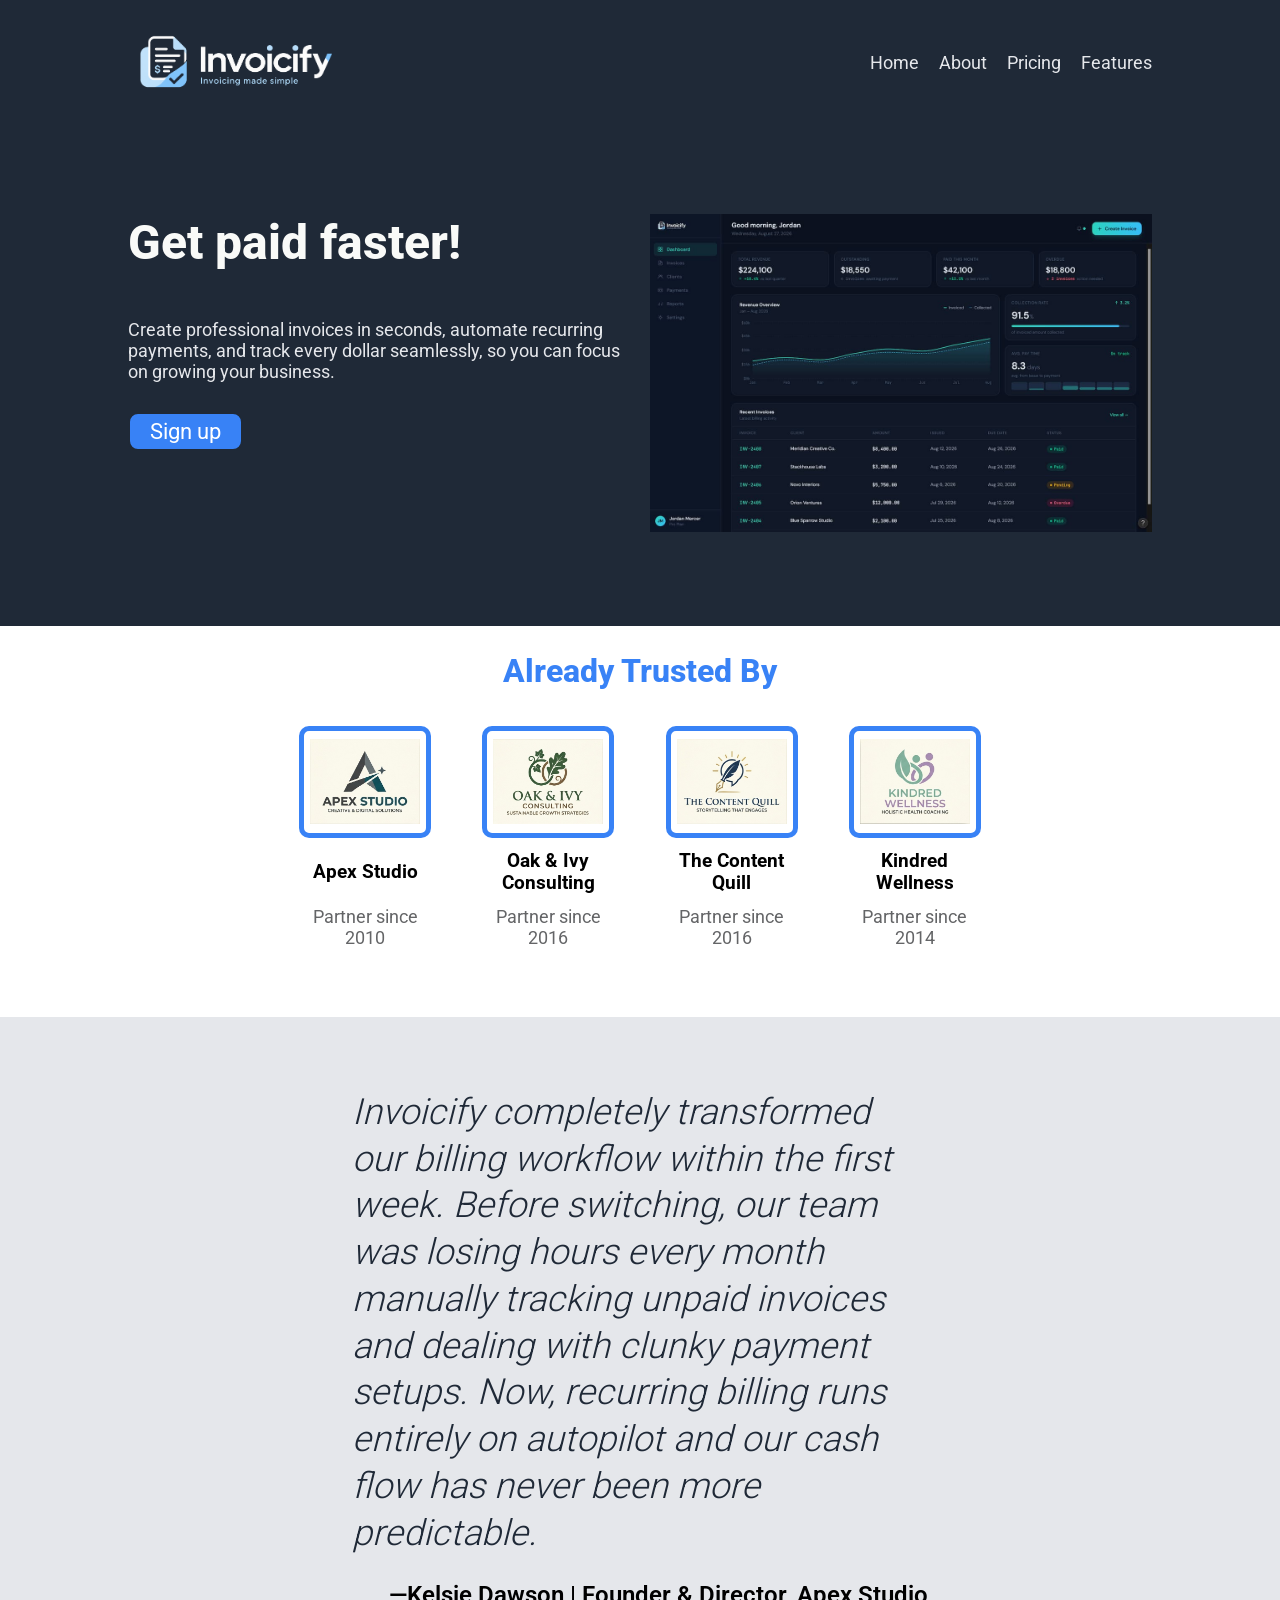
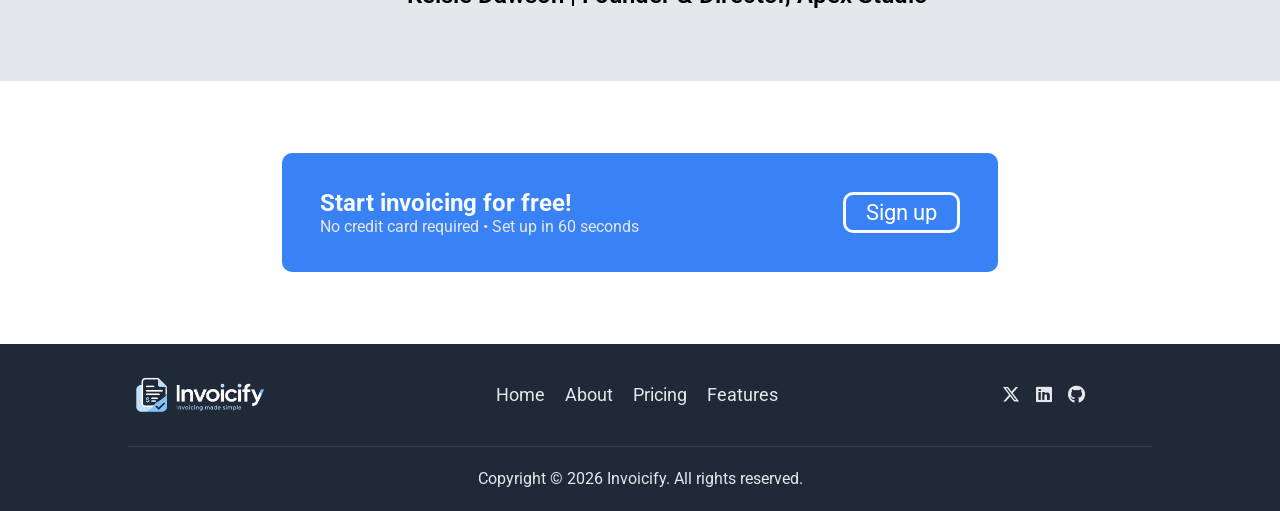
==== commit f4a8bf93: "Edited and fixed pages Edited Abput page and Features visually. Fixed mentioned problems." ====
--- a/index.html
+++ b/index.html
@@ -13,11 +13,11 @@
 <body>
     <header class="hero-background">
         <div class="header-container">
-            <h1 class="logo">
+            <p class="logo">
                 <a href="index.html">
                     <img src="public/images/logo.png" alt="Invoicify Logo" class="logo-img">
                 </a>
-            </h1>
+            </p>
             <input class="side-menu" type="checkbox" id="side-menu" />
             <label class="hamb" for="side-menu">
                 <i class="fa-solid fa-bars bars"></i>
@@ -37,9 +37,9 @@
         <section class="hero-container hero-background">
             <div class="hero">
                 <section class="hero-heading">
-                    <h2 class="hero-main-text">
+                    <h1 class="hero-main-text">
                         Get paid faster!
-                    </h2>
+                    </h1>
                     <p class="hero-secondary secondary-text">
                         Create professional invoices in seconds, automate recurring payments,
                         and track every dollar seamlessly, so you can focus on growing your business.
--- a/public/css/styles.css
+++ b/public/css/styles.css
@@ -112,7 +112,6 @@
 
 img {
     max-width: 100%;
-    width: inherit;
 }
 
 .cta-button {
@@ -137,9 +136,9 @@
 .info-header {
     margin-top: 0;
     margin-bottom: 4vh;
-    font-size: 36px;
+    font-size: 32px;
     font-weight: 800;
-    color: #1F2937;
+    color: #3882F6;
     text-align: center;
 }
 
@@ -267,12 +266,6 @@
     flex-basis: 150px;
 }
 
-.footer-tagline {
-    color: #E5E7EB;
-    font-size: 14px;
-    margin: 0;
-}
-
 .footer-links {
     display: flex;
     gap: 20px;
@@ -313,9 +306,15 @@
 }
 
 .page-header-container {
-    display: flex; 
-    flex-direction:column;
-    margin-top: 7vh;
+    display: flex;
+    flex-direction: column;
+    margin-top: 5vh;
+}
+
+.page-subheader {
+    text-align: center;
+    margin-top: 0;
+    margin-bottom: 2vh;
 }
 
 .page-header {
@@ -324,12 +323,6 @@
     color: #1F2937;
     text-align: center;
     margin-bottom: 10px;
-}
-
-.page-subheader {
-    text-align: center;
-    margin-top: 0;
-    margin-bottom: 6vh;
 }
 
 .card-list {
@@ -455,41 +448,102 @@
 }
 
 .about-content {
-    min-height: 75px;
-    width: 100%;
-    padding: 10px;
+    width: 80vw;
+    margin: 0 auto;
+    padding: 2vh 0 4vh 0;
     box-sizing: border-box;
-    border-radius: 10px;
-    display: flex;
+    display: flex;
+    align-items: center;
     gap: 2rem;
-
     justify-content: flex-start;
-}
-
-.about-text .heading-text {
-    font-size: 25px;
-    font-weight: 700;
-    color: rgb(51, 51, 51);
-    margin-top: 0;
 }
 
 .about-text {
     flex: 1;
 }
 
+.about-text .heading-text {
+    color: #3882F6;
+    font-size: 32px;
+    font-weight: 800;
+    line-height: 1.3;
+    margin: 0 0 12px 0;
+}
+
 .about-text .subheading-text {
-    color: rgb(102, 102, 102);
-    font-size: 25px;
-    font-weight: 700;
+    color: #646567;
+    font-size: 18px;
+    font-weight: 400;
+    line-height: 1.5;
+    margin: 0 0 16px 0;
 }
 
 .about-text .description {
-    font-size: 25px;
-    color: rgb(102, 102, 102);
-
+    font-size: 18px;
+    color: #646567;
+    line-height: 1.6;
+    margin: 0;
+}
+
+.about-stats-section {
+    width: 100%;
+    background-color: #F8F9FA;
+    padding: 6vh 0;
+    text-align: center;
+    box-sizing: border-box;
+}
+
+.stats-header {
+    width: 80vw;
+    margin: 0 auto 4vh auto;
+    font-size: 32px;
+    font-weight: 800;
+    color: #3882F6;
+}
+
+.about-stats {
+    list-style: none;
+    padding: 0;
+    width: 80vw;
+    margin: 0 auto;
+    display: flex;
+    justify-content: center;
+    gap: 4vw;
+    flex-wrap: wrap;
+    font-size: 16px;
+    color: #646567;
+}
+
+.about-stats li {
+    flex: 1 1 200px;
+    max-width: 220px;
+}
+
+.about-stats strong {
+    display: block;
+    font-size: 32px;
+    color: #1F2937;
+    font-weight: 800;
+    margin-bottom: 6px;
+    position: relative;
+    padding-bottom: 12px;
+}
+
+.about-stats strong::after {
+    content: '';
+    position: absolute;
+    bottom: 0;
+    left: 50%;
+    transform: translateX(-50%);
+    width: 40px;
+    height: 3px;
+    background-color: #3882F6;
+    border-radius: 2px;
 }
 
 .timeline {
+    width: 80vw;
+    margin: 0 auto;
     padding: 4vh 0 8vh 0;
     text-align: center;
 }
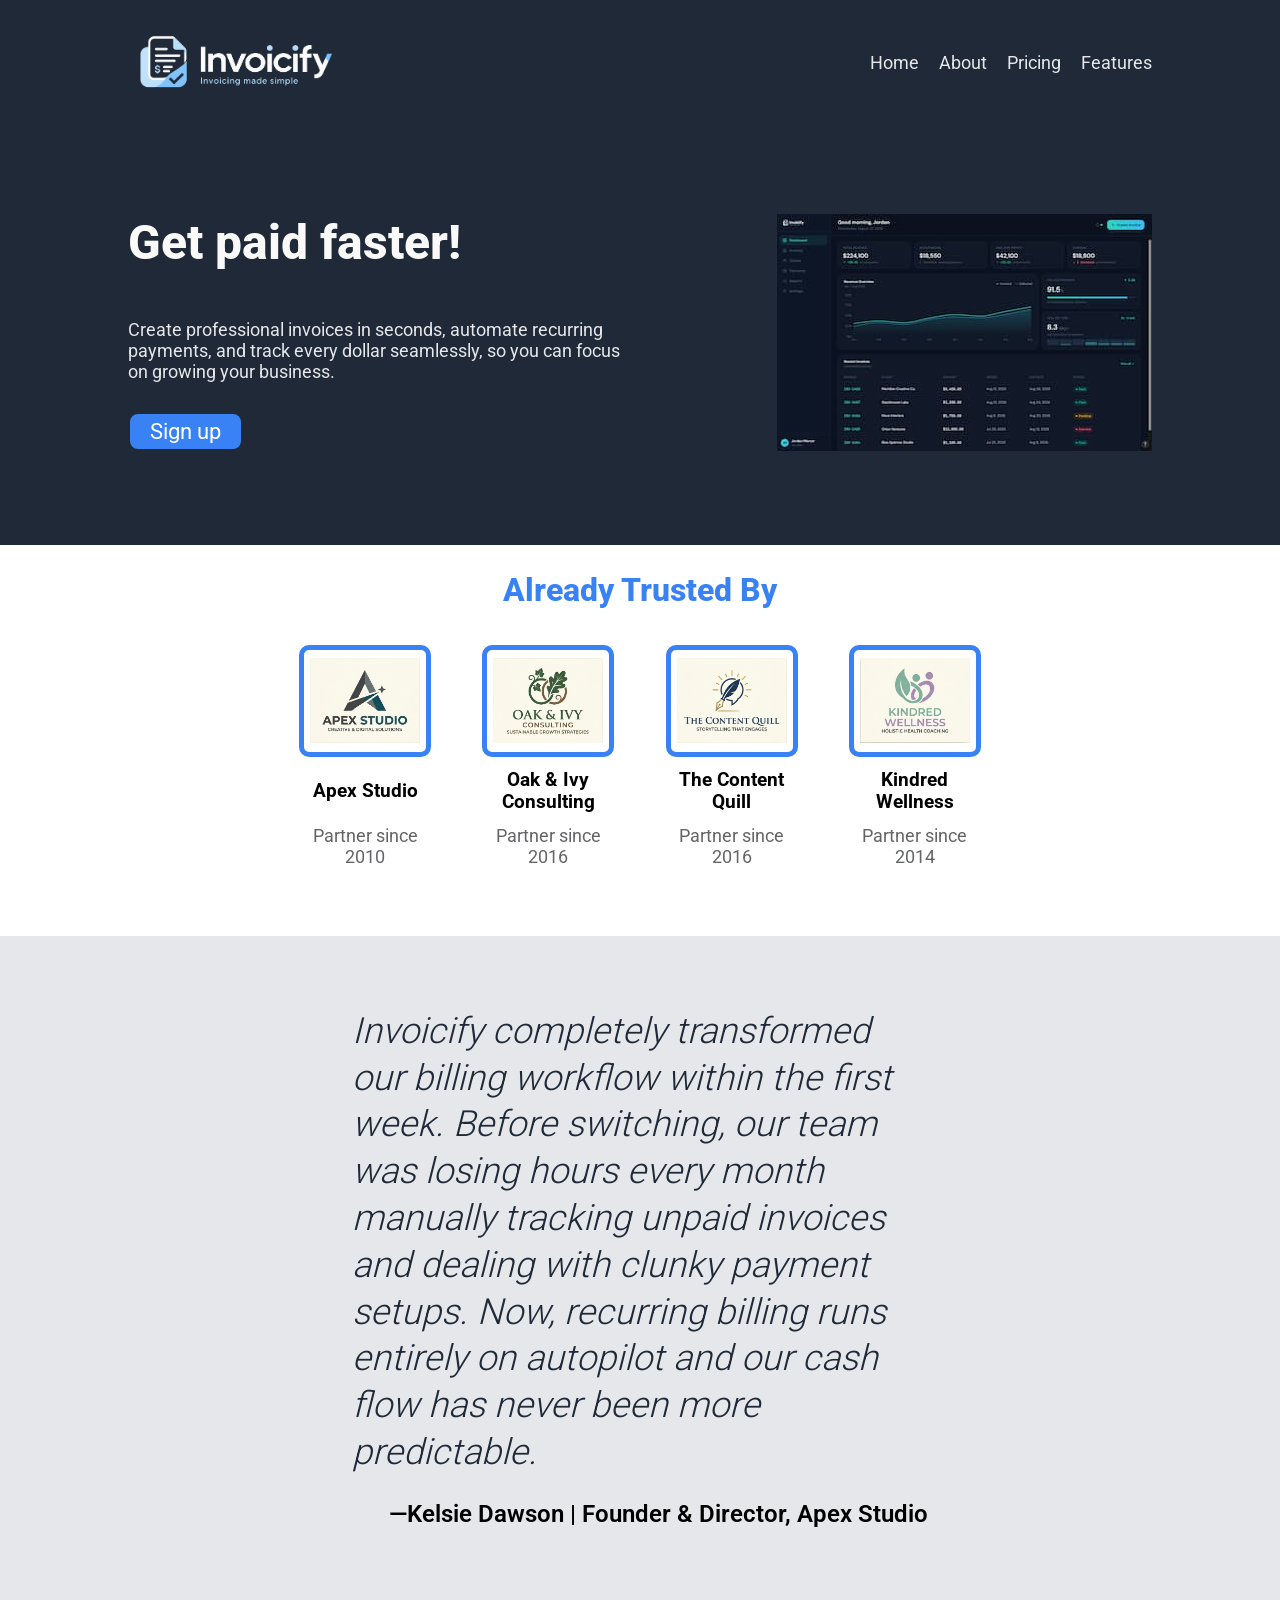
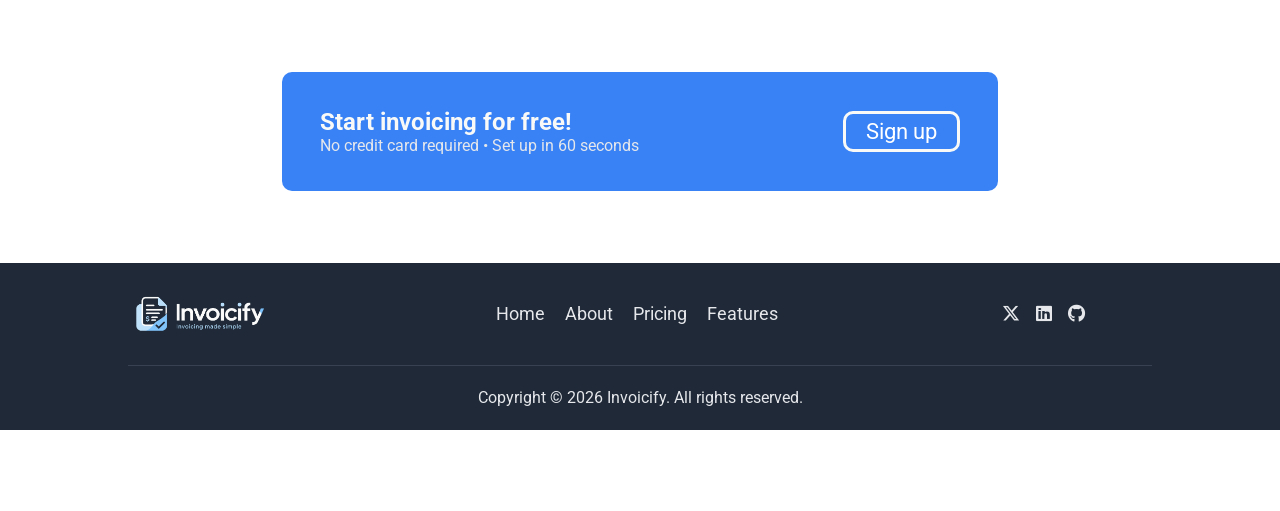
==== commit dbba7cb5: "Fixed responsiveness Fixed responsiveness of hero image and timeline" ====
--- a/index.html
+++ b/index.html
@@ -51,7 +51,7 @@
                 <aside class="hero-image-container">
                     <picture class="hero-image">
                         <source srcset="public/images/invoicify_dashboard_desktop.jpg" media="(min-width: 1200px)">
-                        <source srcset="public/images/invoicify_dashboard_tablet.jpg" media="(min-width: 768px)">
+                        <source srcset="public/images/invoicify_dashboard_tablet.jpg" media="(min-width: 500px)">
                         <img src="public/images/invoicify_dashboard_mobile.jpg" alt="Invoicify dashboard preview">
                     </picture>
                 </aside>
--- a/public/css/styles.css
+++ b/public/css/styles.css
@@ -649,7 +649,7 @@
     .timeline-list {
         padding-top: 50px;
         flex-direction: column;
-        width: 90vw;
+        max-width: 90vw;
         gap: 4vh;
         align-items: center;
     }
@@ -749,6 +749,10 @@
         width: 80vw;
     }
 
+    .hero-image > img {
+        width: 100%;
+    }
+
     .cta-field {
         width: 80%;
         flex-direction: column;
